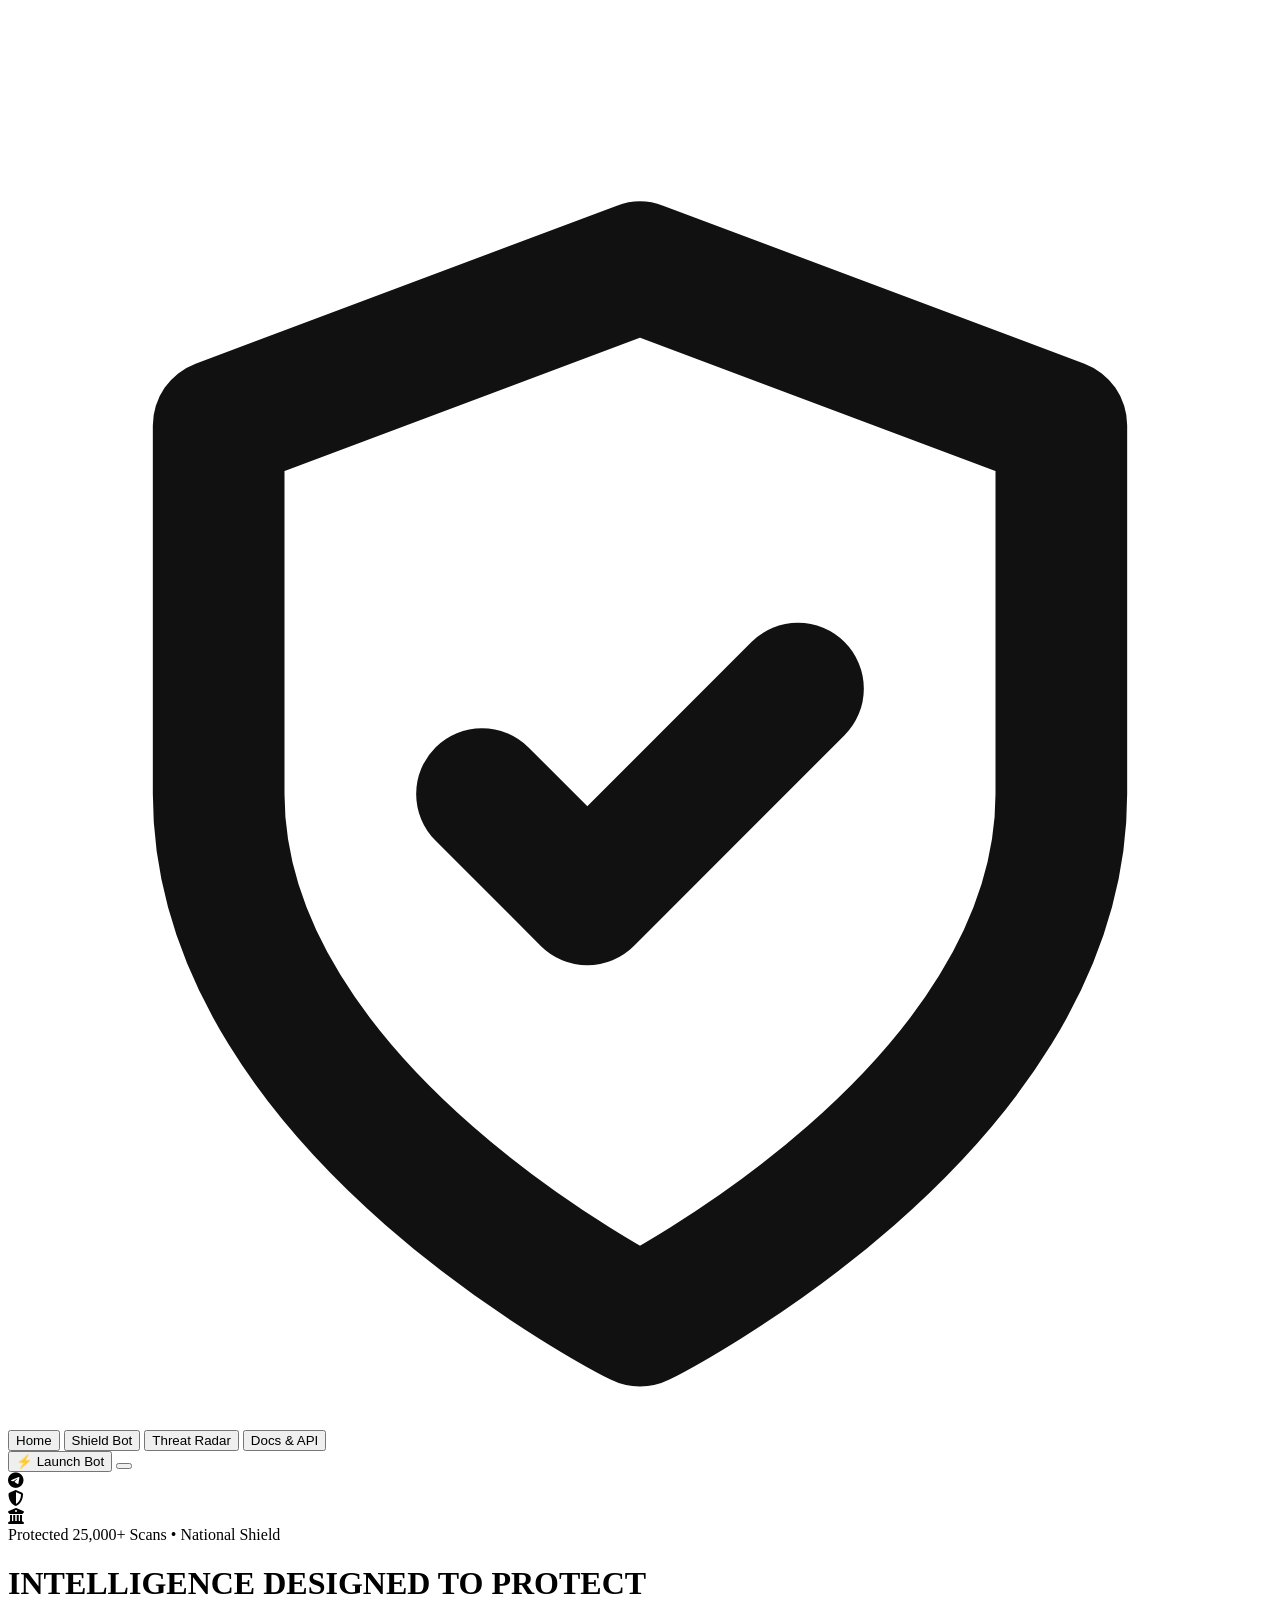
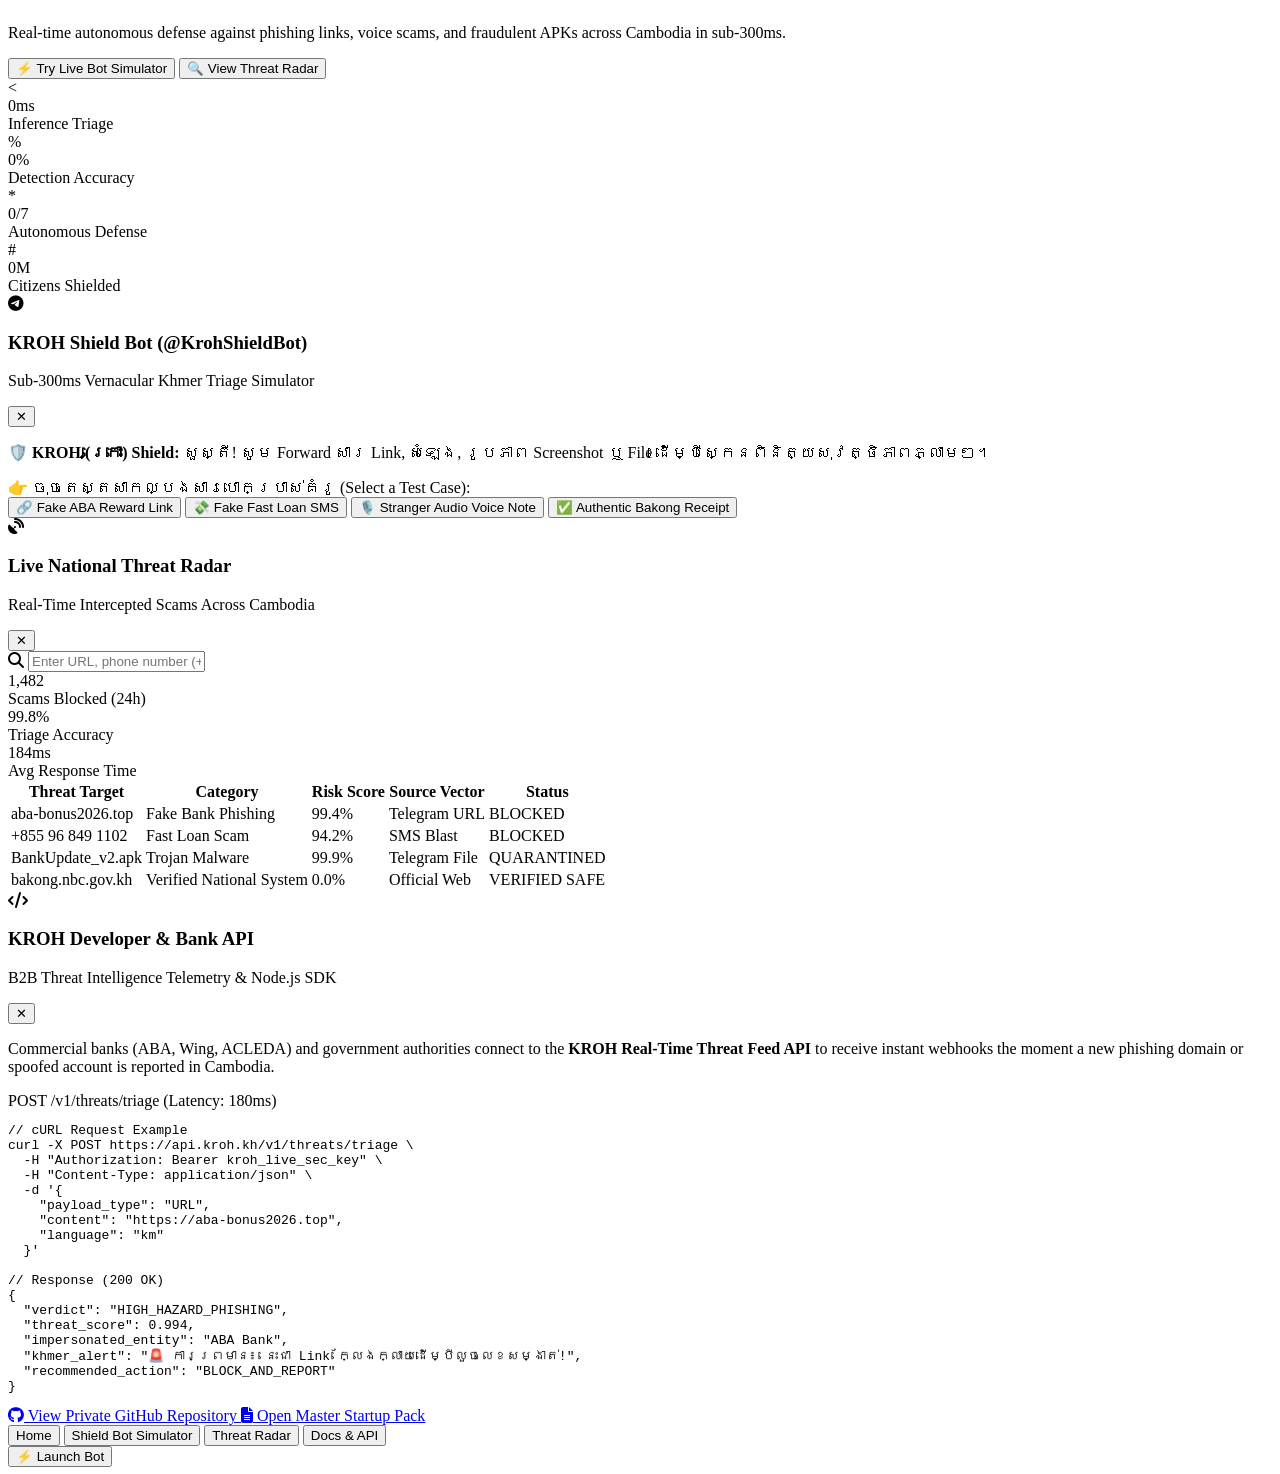
==== landing.html @ e98f3b00 "feat: add complete interactive subviews (Bot Simulator, Threat Radar, Docs API)" ====
<!DOCTYPE html>
<html lang="en">
<head>
  <meta charset="UTF-8">
  <meta name="viewport" content="width=device-width, initial-scale=1.0">
  <title>KROH (ក្រោះ) — Intelligence Designed To Protect</title>
  
  <!-- Inter & Kantumruy Pro Typography -->
  <link rel="preconnect" href="https://fonts.googleapis.com">
  <link rel="preconnect" href="https://fonts.gstatic.com" crossorigin>
  <link href="https://fonts.googleapis.com/css2?family=Inter:wght@400;500;600;700&family=Kantumruy+Pro:wght@400;500;600;700&family=JetBrains+Mono:wght@500;700&display=swap" rel="stylesheet">
  
  <!-- BubbledotICG-FinePos (Retro Dot-Matrix Display Font) -->
  <link href="https://db.onlinewebfonts.com/c/8cb707a9b8a73f8a7403336b861c3074?family=BubbledotICG-FinePos" rel="stylesheet">
  
  <!-- Font Awesome 6.5.2 Icons -->
  <link rel="stylesheet" href="https://cdnjs.cloudflare.com/ajax/libs/font-awesome/6.5.2/css/all.min.css" integrity="sha512-SnH5WK+bZxgPHs44uWIX+LLJAJ9/2PkPKZ5QiAj6Ta86w+fsb2TkcmfRyVX3pBnMFcV7oQPJkl9QevSCWr3W6A==" crossorigin="anonymous" referrerpolicy="no-referrer">
  
  <link rel="stylesheet" href="styles.css">
</head>
<body>

  <!-- Full-Viewport Ambient CloudFront Background Video -->
  <div class="bg">
    <video class="bg-video" autoplay muted loop playsinline>
      <source src="https://d8j0ntlcm91z4.cloudfront.net/user_38xzZboKViGWJOttwIXH07lWA1P/hf_20260809_012548_ef22562c-c0ae-4816-ad9d-f8922af4e6a7.mp4" type="video/mp4">
    </video>
    <div class="bg-overlay"></div>
  </div>

  <!-- Single-Viewport Main Page Container -->
  <div class="page">
    
    <!-- 1. Floating Top Header -->
    <header class="header anim" style="--d: 0.0s">
      <!-- Circular Logo -->
      <a href="javascript:void(0)" onclick="openView('home')" class="logo-btn" aria-label="KROH Shield Home">
        <svg class="logo-svg" viewBox="0 0 24 24" fill="none" stroke="#111" stroke-width="2.5" stroke-linecap="round" stroke-linejoin="round">
          <path d="M12 22s8-4 8-10V5l-8-3-8 3v7c0 6 8 10 8 10z"/>
          <path d="M9 12l2 2 4-4"/>
        </svg>
      </a>

      <!-- Desktop Floating Nav Pill -->
      <nav class="nav-pill" aria-label="Main Navigation">
        <button onclick="openView('home')" class="nav-link active" id="navHome">Home</button>
        <button onclick="openView('bot')" class="nav-link" id="navBot">Shield Bot</button>
        <button onclick="openView('radar')" class="nav-link" id="navRadar">Threat Radar</button>
        <button onclick="openView('docs')" class="nav-link" id="navDocs">Docs & API</button>
      </nav>

      <!-- Desktop Action Pill -->
      <button onclick="openView('bot')" class="sign-in-btn">
        <span>⚡ Launch Bot</span>
      </button>

      <!-- Mobile Hamburger Button (≤720px) -->
      <button class="hamburger-btn" id="burgerBtn" aria-label="Toggle navigation" aria-expanded="false">
        <span class="bar"></span>
        <span class="bar"></span>
        <span class="bar"></span>
      </button>
    </header>

    <!-- 2. Centered Hero Section -->
    <main class="hero">
      
      <!-- Trust Avatar Row -->
      <div class="trust-row anim" style="--d: 0.08s">
        <div class="avatar-stack">
          <div class="avatar a1">
            <div class="avatar-inner">
              <i class="fa-brands fa-telegram"></i>
            </div>
          </div>
          <div class="avatar a2">
            <div class="avatar-inner">
              <i class="fa-solid fa-shield-halved"></i>
            </div>
          </div>
          <div class="avatar a3">
            <div class="avatar-inner">
              <i class="fa-solid fa-building-columns"></i>
            </div>
          </div>
        </div>
        <div class="trust-pill">
          <span>Protected 25,000+ Scans • National Shield</span>
        </div>
      </div>

      <!-- 2-Line Retro Dot-Matrix Headline -->
      <h1 class="headline">
        <span class="headline-line l1">INTELLIGENCE</span>
        <span class="headline-line l2">DESIGNED TO PROTECT</span>
      </h1>

      <!-- Subheadline -->
      <p class="subhead anim" style="--d: 0.28s">
        Real-time autonomous defense against phishing links, voice scams, and fraudulent APKs across Cambodia in sub-300ms.
      </p>

      <!-- Action Button Row -->
      <div class="cta-row anim" style="--d: 0.38s">
        <button onclick="openView('bot')" class="cta-btn primary">
          <span>⚡ Try Live Bot Simulator</span>
        </button>
        <button onclick="openView('radar')" class="cta-btn secondary">
          <span>🔍 View Threat Radar</span>
        </button>
      </div>

    </main>

    <!-- 3. Animated Counting Stats Footer -->
    <footer class="stats-footer">
      
      <div class="stat-card anim" style="--d: 0.48s">
        <div class="stat-glyph">&lt;</div>
        <div class="stat-meta">
          <div class="stat-val"><span class="count" data-target="200" data-decimals="0">0</span><span class="suffix">ms</span></div>
          <div class="stat-label">Inference Triage</div>
        </div>
      </div>

      <div class="stat-card anim" style="--d: 0.56s">
        <div class="stat-glyph">%</div>
        <div class="stat-meta">
          <div class="stat-val"><span class="count" data-target="99.9" data-decimals="1">0</span><span class="suffix">%</span></div>
          <div class="stat-label">Detection Accuracy</div>
        </div>
      </div>

      <div class="stat-card anim" style="--d: 0.64s">
        <div class="stat-glyph">*</div>
        <div class="stat-meta">
          <div class="stat-val"><span class="count" data-target="24" data-decimals="0">0</span><span class="suffix">/7</span></div>
          <div class="stat-label">Autonomous Defense</div>
        </div>
      </div>

      <div class="stat-card anim" style="--d: 0.72s">
        <div class="stat-glyph">#</div>
        <div class="stat-meta">
          <div class="stat-val"><span class="count" data-target="17" data-decimals="0">0</span><span class="suffix">M</span></div>
          <div class="stat-label">Citizens Shielded</div>
        </div>
      </div>

    </footer>

  </div>

  <!-- =========================================================================
       MODAL 1: LIVE TELEGRAM BOT SIMULATOR
       ========================================================================= -->
  <div class="modal-backdrop" id="modalBot">
    <div class="modal-sheet telegram-modal">
      <div class="modal-header">
        <div class="modal-title-wrap">
          <div class="modal-icon-badge telegram">
            <i class="fa-brands fa-telegram"></i>
          </div>
          <div>
            <h3>KROH Shield Bot (@KrohShieldBot)</h3>
            <p>Sub-300ms Vernacular Khmer Triage Simulator</p>
          </div>
        </div>
        <button class="modal-close-btn" onclick="closeAllModals()">✕</button>
      </div>

      <div class="modal-body">
        <div class="tg-chat-window">
          <div class="tg-bubble bot-intro">
            <p><strong>🛡️ KROH (ក្រោះ) Shield:</strong> សួស្តី! សូម Forward សារ Link, សំឡេង, រូបភាព Screenshot ឬ File ដើម្បីស្កេនពិនិត្យសុវត្ថិភាពភ្លាមៗ។</p>
          </div>
          
          <!-- Sample Preset Attack Trigger Chips -->
          <div class="sample-chips-label">👉 ចុចតេស្តសាកល្បងសារបោកប្រាស់គំរូ (Select a Test Case):</div>
          <div class="chips-grid">
            <button class="test-chip" onclick="simulateScam('link')">
              🔗 Fake ABA Reward Link
            </button>
            <button class="test-chip" onclick="simulateScam('loan')">
              💸 Fake Fast Loan SMS
            </button>
            <button class="test-chip" onclick="simulateScam('voice')">
              🎙️ Stranger Audio Voice Note
            </button>
            <button class="test-chip" onclick="simulateScam('clean')">
              ✅ Authentic Bakong Receipt
            </button>
          </div>

          <!-- Dynamic Chat Message Stream -->
          <div class="chat-stream" id="chatStream"></div>
        </div>
      </div>
    </div>
  </div>

  <!-- =========================================================================
       MODAL 2: LIVE COMMUNITY THREAT RADAR
       ========================================================================= -->
  <div class="modal-backdrop" id="modalRadar">
    <div class="modal-sheet radar-modal">
      <div class="modal-header">
        <div class="modal-title-wrap">
          <div class="modal-icon-badge radar">
            <i class="fa-solid fa-satellite-dish"></i>
          </div>
          <div>
            <h3>Live National Threat Radar</h3>
            <p>Real-Time Intercepted Scams Across Cambodia</p>
          </div>
        </div>
        <button class="modal-close-btn" onclick="closeAllModals()">✕</button>
      </div>

      <div class="modal-body">
        <!-- Search Threat Bar -->
        <div class="threat-search-bar">
          <i class="fa-solid fa-magnifying-glass"></i>
          <input type="text" id="threatInput" placeholder="Enter URL, phone number (+855), bank account, or Telegram handle..." onkeyup="filterThreats()">
        </div>

        <!-- Radar Stats Row -->
        <div class="radar-metrics-grid">
          <div class="metric-box">
            <div class="metric-num text-red">1,482</div>
            <div class="metric-lbl">Scams Blocked (24h)</div>
          </div>
          <div class="metric-box">
            <div class="metric-num text-emerald">99.8%</div>
            <div class="metric-lbl">Triage Accuracy</div>
          </div>
          <div class="metric-box">
            <div class="metric-num text-blue">184ms</div>
            <div class="metric-lbl">Avg Response Time</div>
          </div>
        </div>

        <!-- Live Intercepted Feed Table -->
        <div class="table-container">
          <table class="threat-table">
            <thead>
              <tr>
                <th>Threat Target</th>
                <th>Category</th>
                <th>Risk Score</th>
                <th>Source Vector</th>
                <th>Status</th>
              </tr>
            </thead>
            <tbody id="threatTableBody">
              <tr>
                <td class="font-mono font-bold">aba-bonus2026.top</td>
                <td><span class="tag red">Fake Bank Phishing</span></td>
                <td class="font-mono text-red font-bold">99.4%</td>
                <td>Telegram URL</td>
                <td><span class="badge-red">BLOCKED</span></td>
              </tr>
              <tr>
                <td class="font-mono font-bold">+855 96 849 1102</td>
                <td><span class="tag orange">Fast Loan Scam</span></td>
                <td class="font-mono text-orange font-bold">94.2%</td>
                <td>SMS Blast</td>
                <td><span class="badge-red">BLOCKED</span></td>
              </tr>
              <tr>
                <td class="font-mono font-bold">BankUpdate_v2.apk</td>
                <td><span class="tag purple">Trojan Malware</span></td>
                <td class="font-mono text-purple font-bold">99.9%</td>
                <td>Telegram File</td>
                <td><span class="badge-red">QUARANTINED</span></td>
              </tr>
              <tr>
                <td class="font-mono font-bold">bakong.nbc.gov.kh</td>
                <td><span class="tag green">Verified National System</span></td>
                <td class="font-mono text-green font-bold">0.0%</td>
                <td>Official Web</td>
                <td><span class="badge-green">VERIFIED SAFE</span></td>
              </tr>
            </tbody>
          </table>
        </div>
      </div>
    </div>
  </div>

  <!-- =========================================================================
       MODAL 3: DOCUMENTATION & ENTERPRISE API
       ========================================================================= -->
  <div class="modal-backdrop" id="modalDocs">
    <div class="modal-sheet docs-modal">
      <div class="modal-header">
        <div class="modal-title-wrap">
          <div class="modal-icon-badge docs">
            <i class="fa-solid fa-code"></i>
          </div>
          <div>
            <h3>KROH Developer & Bank API</h3>
            <p>B2B Threat Intelligence Telemetry & Node.js SDK</p>
          </div>
        </div>
        <button class="modal-close-btn" onclick="closeAllModals()">✕</button>
      </div>

      <div class="modal-body space-y-4">
        <p class="docs-intro-p">
          Commercial banks (ABA, Wing, ACLEDA) and government authorities connect to the <strong>KROH Real-Time Threat Feed API</strong> to receive instant webhooks the moment a new phishing domain or spoofed account is reported in Cambodia.
        </p>

        <!-- Code Block -->
        <div class="code-terminal">
          <div class="terminal-bar">
            <span class="dot red"></span>
            <span class="dot yellow"></span>
            <span class="dot green"></span>
            <span class="terminal-title">POST /v1/threats/triage (Latency: 180ms)</span>
          </div>
          <pre><code>// cURL Request Example
curl -X POST https://api.kroh.kh/v1/threats/triage \
  -H "Authorization: Bearer kroh_live_sec_key" \
  -H "Content-Type: application/json" \
  -d '{
    "payload_type": "URL",
    "content": "https://aba-bonus2026.top",
    "language": "km"
  }'

// Response (200 OK)
{
  "verdict": "HIGH_HAZARD_PHISHING",
  "threat_score": 0.994,
  "impersonated_entity": "ABA Bank",
  "khmer_alert": "🚨 ការព្រមាន៖ នេះជា Link ក្លែងក្លាយដើម្បីលួចលេខសម្ងាត់!",
  "recommended_action": "BLOCK_AND_REPORT"
}</code></pre>
        </div>

        <div class="docs-footer-links">
          <a href="https://github.com/christpor/kroh-ai-hackathon" target="_blank" class="docs-btn primary">
            <i class="fa-brands fa-github"></i> View Private GitHub Repository
          </a>
          <a href="https://github.com/christpor/kroh-ai-hackathon/blob/main/STARTUP_PACK_KROH.md" target="_blank" class="docs-btn secondary">
            <i class="fa-solid fa-file-lines"></i> Open Master Startup Pack
          </a>
        </div>
      </div>
    </div>
  </div>

  <!-- Mobile Menu Overlay (≤720px) -->
  <div class="mobile-overlay" id="mobileOverlay">
    <div class="mobile-sheet" id="mobileSheet">
      <nav class="mobile-nav">
        <button onclick="openView('home')" class="mobile-link active">Home</button>
        <button onclick="openView('bot')" class="mobile-link">Shield Bot Simulator</button>
        <button onclick="openView('radar')" class="mobile-link">Threat Radar</button>
        <button onclick="openView('docs')" class="mobile-link">Docs & API</button>
      </nav>
      <button onclick="openView('bot')" class="mobile-sign-in">
        <span>⚡ Launch Bot</span>
      </button>
    </div>
  </div>

  <script src="main.js"></script>
</body>
</html>
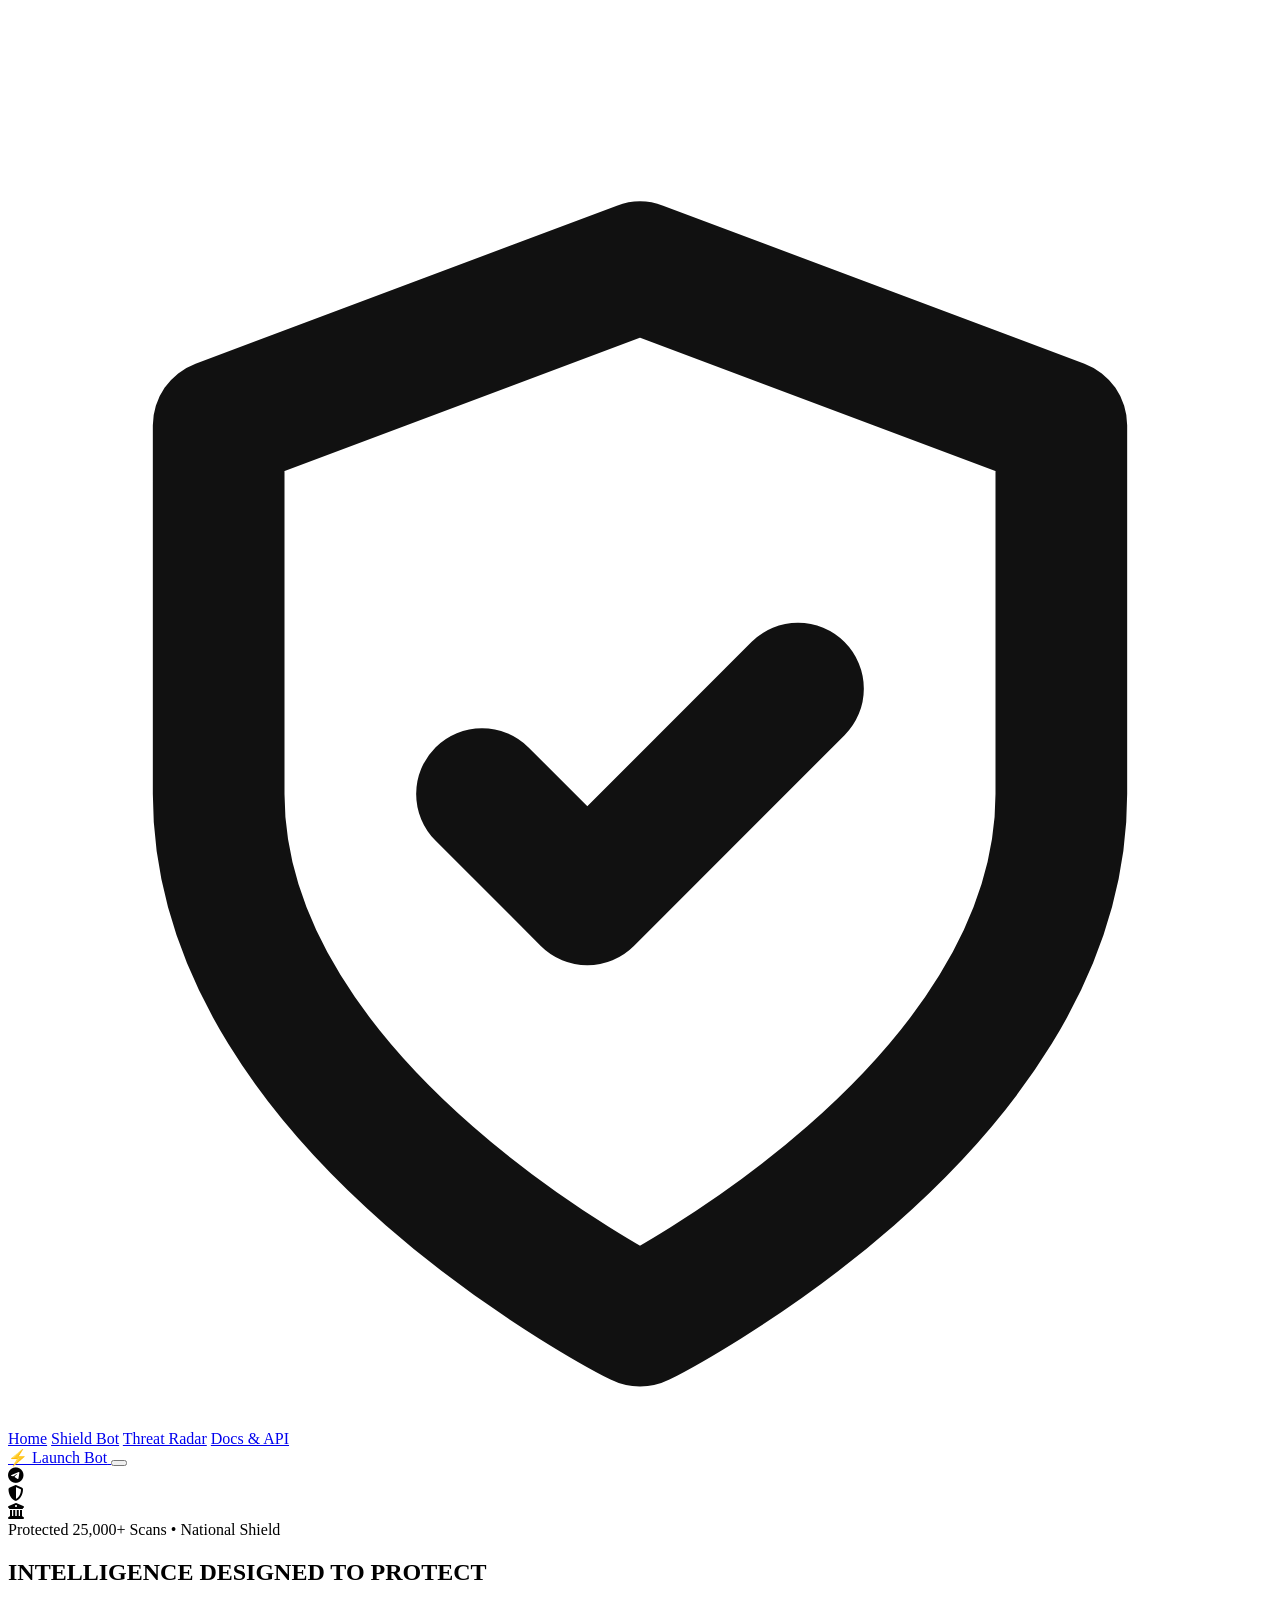
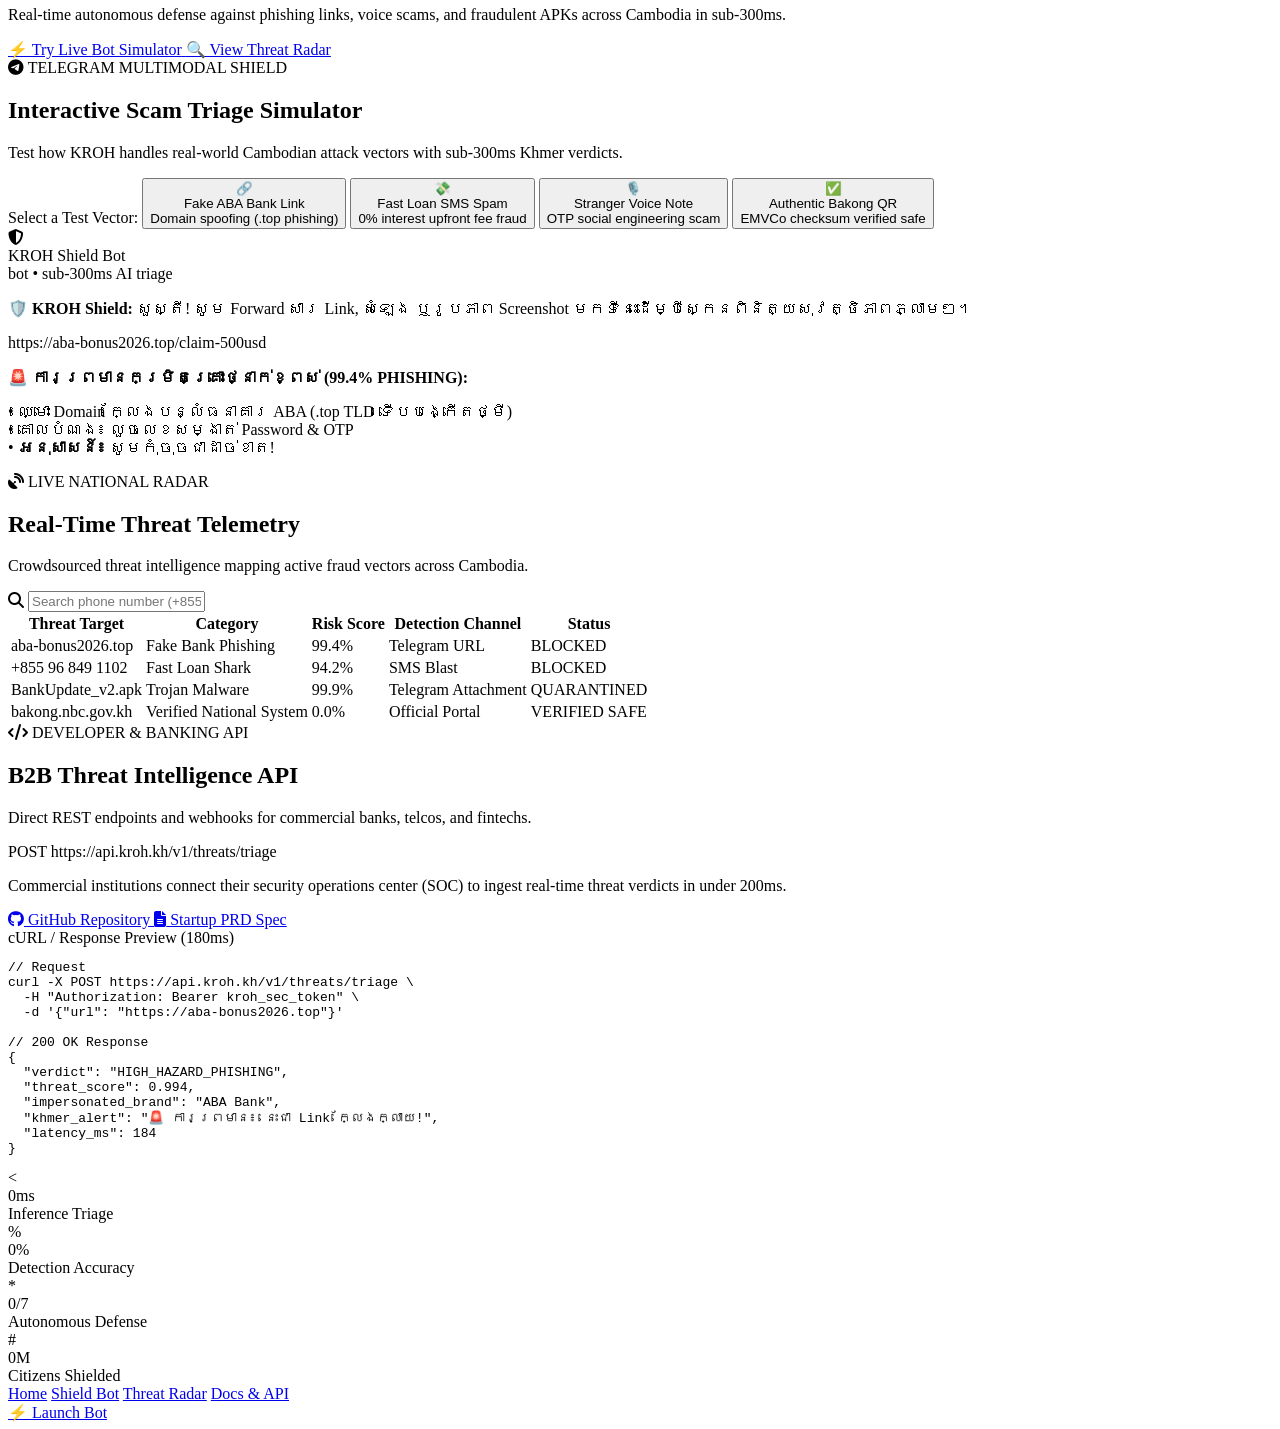
==== commit 0253da4c: "feat: complete 4-view cinematic suite with continuous video & modular recreate prompt specs" ====
--- a/landing.html
+++ b/landing.html
@@ -5,7 +5,7 @@
   <meta name="viewport" content="width=device-width, initial-scale=1.0">
   <title>KROH (ក្រោះ) — Intelligence Designed To Protect</title>
   
-  <!-- Inter & Kantumruy Pro Typography -->
+  <!-- Inter, Kantumruy Pro & JetBrains Mono -->
   <link rel="preconnect" href="https://fonts.googleapis.com">
   <link rel="preconnect" href="https://fonts.gstatic.com" crossorigin>
   <link href="https://fonts.googleapis.com/css2?family=Inter:wght@400;500;600;700&family=Kantumruy+Pro:wght@400;500;600;700&family=JetBrains+Mono:wght@500;700&display=swap" rel="stylesheet">
@@ -20,7 +20,7 @@
 </head>
 <body>
 
-  <!-- Full-Viewport Ambient CloudFront Background Video -->
+  <!-- Full-Viewport Ambient Background Video (Plays Continuously with Zero Reload Flashing) -->
   <div class="bg">
     <video class="bg-video" autoplay muted loop playsinline>
       <source src="https://d8j0ntlcm91z4.cloudfront.net/user_38xzZboKViGWJOttwIXH07lWA1P/hf_20260809_012548_ef22562c-c0ae-4816-ad9d-f8922af4e6a7.mp4" type="video/mp4">
@@ -28,94 +28,264 @@
     <div class="bg-overlay"></div>
   </div>
 
-  <!-- Single-Viewport Main Page Container -->
+  <!-- Single-Viewport App Container -->
   <div class="page">
     
-    <!-- 1. Floating Top Header -->
-    <header class="header anim" style="--d: 0.0s">
-      <!-- Circular Logo -->
-      <a href="javascript:void(0)" onclick="openView('home')" class="logo-btn" aria-label="KROH Shield Home">
+    <!-- Floating Header Navigation Bar -->
+    <header class="header">
+      <a href="#home" class="logo-btn" onclick="navigate('home', event)" aria-label="KROH Home">
         <svg class="logo-svg" viewBox="0 0 24 24" fill="none" stroke="#111" stroke-width="2.5" stroke-linecap="round" stroke-linejoin="round">
           <path d="M12 22s8-4 8-10V5l-8-3-8 3v7c0 6 8 10 8 10z"/>
           <path d="M9 12l2 2 4-4"/>
         </svg>
       </a>
 
-      <!-- Desktop Floating Nav Pill -->
       <nav class="nav-pill" aria-label="Main Navigation">
-        <button onclick="openView('home')" class="nav-link active" id="navHome">Home</button>
-        <button onclick="openView('bot')" class="nav-link" id="navBot">Shield Bot</button>
-        <button onclick="openView('radar')" class="nav-link" id="navRadar">Threat Radar</button>
-        <button onclick="openView('docs')" class="nav-link" id="navDocs">Docs & API</button>
+        <a href="#home" class="nav-link active" id="nav-home" onclick="navigate('home', event)">Home</a>
+        <a href="#bot" class="nav-link" id="nav-bot" onclick="navigate('bot', event)">Shield Bot</a>
+        <a href="#radar" class="nav-link" id="nav-radar" onclick="navigate('radar', event)">Threat Radar</a>
+        <a href="#docs" class="nav-link" id="nav-docs" onclick="navigate('docs', event)">Docs & API</a>
       </nav>
 
-      <!-- Desktop Action Pill -->
-      <button onclick="openView('bot')" class="sign-in-btn">
+      <a href="https://t.me" target="_blank" class="sign-in-btn">
         <span>⚡ Launch Bot</span>
-      </button>
-
-      <!-- Mobile Hamburger Button (≤720px) -->
-      <button class="hamburger-btn" id="burgerBtn" aria-label="Toggle navigation" aria-expanded="false">
+      </a>
+
+      <button class="hamburger-btn" id="burgerBtn" aria-label="Toggle Navigation">
         <span class="bar"></span>
         <span class="bar"></span>
         <span class="bar"></span>
       </button>
     </header>
 
-    <!-- 2. Centered Hero Section -->
-    <main class="hero">
+    <!-- Dynamic Center Stage (Seamless Cross-Fade Between Views) -->
+    <main class="stage-container">
       
-      <!-- Trust Avatar Row -->
-      <div class="trust-row anim" style="--d: 0.08s">
-        <div class="avatar-stack">
-          <div class="avatar a1">
-            <div class="avatar-inner">
-              <i class="fa-brands fa-telegram"></i>
+      <!-- ================= VIEW 1: HOME ================= -->
+      <section class="view-panel active" id="view-home">
+        <div class="trust-row">
+          <div class="avatar-stack">
+            <div class="avatar a1"><div class="avatar-inner"><i class="fa-brands fa-telegram"></i></div></div>
+            <div class="avatar a2"><div class="avatar-inner"><i class="fa-solid fa-shield-halved"></i></div></div>
+            <div class="avatar a3"><div class="avatar-inner"><i class="fa-solid fa-building-columns"></i></div></div>
+          </div>
+          <div class="trust-pill">
+            <span>Protected 25,000+ Scans • National Shield</span>
+          </div>
+        </div>
+
+        <h1 class="headline">
+          <span class="headline-line l1">INTELLIGENCE</span>
+          <span class="headline-line l2">DESIGNED TO PROTECT</span>
+        </h1>
+
+        <p class="subhead">
+          Real-time autonomous defense against phishing links, voice scams, and fraudulent APKs across Cambodia in sub-300ms.
+        </p>
+
+        <div class="cta-row">
+          <a href="#bot" onclick="navigate('bot', event)" class="cta-btn primary">
+            <span>⚡ Try Live Bot Simulator</span>
+          </a>
+          <a href="#radar" onclick="navigate('radar', event)" class="cta-btn secondary">
+            <span>🔍 View Threat Radar</span>
+          </a>
+        </div>
+      </section>
+
+      <!-- ================= VIEW 2: SHIELD BOT SIMULATOR ================= -->
+      <section class="view-panel" id="view-bot">
+        <div class="glass-container bot-layout">
+          <div class="panel-header">
+            <div class="panel-tag text-blue"><i class="fa-brands fa-telegram"></i> TELEGRAM MULTIMODAL SHIELD</div>
+            <h2 class="panel-title">Interactive Scam Triage Simulator</h2>
+            <p class="panel-desc">Test how KROH handles real-world Cambodian attack vectors with sub-300ms Khmer verdicts.</p>
+          </div>
+
+          <div class="bot-grid">
+            <!-- Left: Attack Presets -->
+            <div class="presets-col">
+              <span class="col-lbl">Select a Test Vector:</span>
+              <button class="preset-card active" onclick="simulateScam('link', this)">
+                <div class="preset-icon text-red">🔗</div>
+                <div>
+                  <div class="preset-name">Fake ABA Bank Link</div>
+                  <div class="preset-sub">Domain spoofing (.top phishing)</div>
+                </div>
+              </button>
+
+              <button class="preset-card" onclick="simulateScam('loan', this)">
+                <div class="preset-icon text-orange">💸</div>
+                <div>
+                  <div class="preset-name">Fast Loan SMS Spam</div>
+                  <div class="preset-sub">0% interest upfront fee fraud</div>
+                </div>
+              </button>
+
+              <button class="preset-card" onclick="simulateScam('voice', this)">
+                <div class="preset-icon text-purple">🎙️</div>
+                <div>
+                  <div class="preset-name">Stranger Voice Note</div>
+                  <div class="preset-sub">OTP social engineering scam</div>
+                </div>
+              </button>
+
+              <button class="preset-card" onclick="simulateScam('clean', this)">
+                <div class="preset-icon text-emerald">✅</div>
+                <div>
+                  <div class="preset-name">Authentic Bakong QR</div>
+                  <div class="preset-sub">EMVCo checksum verified safe</div>
+                </div>
+              </button>
             </div>
-          </div>
-          <div class="avatar a2">
-            <div class="avatar-inner">
-              <i class="fa-solid fa-shield-halved"></i>
+
+            <!-- Right: Interactive Telegram Window -->
+            <div class="tg-window">
+              <div class="tg-topbar">
+                <div class="tg-avatar"><i class="fa-solid fa-shield-halved"></i></div>
+                <div>
+                  <div class="tg-name">KROH Shield Bot</div>
+                  <div class="tg-status">bot • sub-300ms AI triage</div>
+                </div>
+              </div>
+
+              <div class="tg-messages" id="tgMessages">
+                <div class="msg bot">
+                  <p><strong>🛡️ KROH Shield:</strong> សួស្តី! សូម Forward សារ Link, សំឡេង ឬរូបភាព Screenshot មកទីនេះដើម្បីស្កេនពិនិត្យសុវត្ថិភាពភ្លាមៗ។</p>
+                </div>
+                <div class="msg user">
+                  <p>https://aba-bonus2026.top/claim-500usd</p>
+                </div>
+                <div class="msg alert">
+                  <p><strong>🚨 ការព្រមានកម្រិតគ្រោះថ្នាក់ខ្ពស់ (99.4% PHISHING):</strong></p>
+                  <p>• ឈ្មោះ Domain ក្លែងបន្លំធនាគារ ABA (.top TLD ទើបបង្កើតថ្មី)<br>
+                  • គោលបំណង៖ លួចលេខសម្ងាត់ Password & OTP<br>
+                  • <strong>អនុសាសន៍៖</strong> សូមកុំចុចជាដាច់ខាត!</p>
+                </div>
+              </div>
             </div>
           </div>
-          <div class="avatar a3">
-            <div class="avatar-inner">
-              <i class="fa-solid fa-building-columns"></i>
+        </div>
+      </section>
+
+      <!-- ================= VIEW 3: THREAT RADAR ================= -->
+      <section class="view-panel" id="view-radar">
+        <div class="glass-container radar-layout">
+          <div class="panel-header">
+            <div class="panel-tag text-red"><i class="fa-solid fa-satellite-dish"></i> LIVE NATIONAL RADAR</div>
+            <h2 class="panel-title">Real-Time Threat Telemetry</h2>
+            <p class="panel-desc">Crowdsourced threat intelligence mapping active fraud vectors across Cambodia.</p>
+          </div>
+
+          <!-- Radar Search Bar -->
+          <div class="radar-search">
+            <i class="fa-solid fa-magnifying-glass"></i>
+            <input type="text" id="radarFilterInput" placeholder="Search phone number (+855), domain (.top), bank account or keyword..." onkeyup="filterRadar()">
+          </div>
+
+          <!-- Radar Live Table -->
+          <div class="radar-table-wrap">
+            <table class="radar-table">
+              <thead>
+                <tr>
+                  <th>Threat Target</th>
+                  <th>Category</th>
+                  <th>Risk Score</th>
+                  <th>Detection Channel</th>
+                  <th>Status</th>
+                </tr>
+              </thead>
+              <tbody id="radarTableBody">
+                <tr>
+                  <td class="font-mono font-bold">aba-bonus2026.top</td>
+                  <td><span class="badge badge-red">Fake Bank Phishing</span></td>
+                  <td class="font-mono text-red font-bold">99.4%</td>
+                  <td>Telegram URL</td>
+                  <td><span class="status-pill red">BLOCKED</span></td>
+                </tr>
+                <tr>
+                  <td class="font-mono font-bold">+855 96 849 1102</td>
+                  <td><span class="badge badge-orange">Fast Loan Shark</span></td>
+                  <td class="font-mono text-orange font-bold">94.2%</td>
+                  <td>SMS Blast</td>
+                  <td><span class="status-pill red">BLOCKED</span></td>
+                </tr>
+                <tr>
+                  <td class="font-mono font-bold">BankUpdate_v2.apk</td>
+                  <td><span class="badge badge-purple">Trojan Malware</span></td>
+                  <td class="font-mono text-purple font-bold">99.9%</td>
+                  <td>Telegram Attachment</td>
+                  <td><span class="status-pill purple">QUARANTINED</span></td>
+                </tr>
+                <tr>
+                  <td class="font-mono font-bold">bakong.nbc.gov.kh</td>
+                  <td><span class="badge badge-green">Verified National System</span></td>
+                  <td class="font-mono text-emerald font-bold">0.0%</td>
+                  <td>Official Portal</td>
+                  <td><span class="status-pill green">VERIFIED SAFE</span></td>
+                </tr>
+              </tbody>
+            </table>
+          </div>
+        </div>
+      </section>
+
+      <!-- ================= VIEW 4: DOCS & API ================= -->
+      <section class="view-panel" id="view-docs">
+        <div class="glass-container docs-layout">
+          <div class="panel-header">
+            <div class="panel-tag text-emerald"><i class="fa-solid fa-code"></i> DEVELOPER & BANKING API</div>
+            <h2 class="panel-title">B2B Threat Intelligence API</h2>
+            <p class="panel-desc">Direct REST endpoints and webhooks for commercial banks, telcos, and fintechs.</p>
+          </div>
+
+          <div class="docs-grid">
+            <div class="docs-left">
+              <div class="endpoint-badge">
+                <span class="http-method">POST</span>
+                <span class="http-path">https://api.kroh.kh/v1/threats/triage</span>
+              </div>
+              <p class="docs-text">
+                Commercial institutions connect their security operations center (SOC) to ingest real-time threat verdicts in under 200ms.
+              </p>
+              <div class="docs-actions">
+                <a href="https://github.com/christpor/kroh-ai-hackathon" target="_blank" class="cta-btn primary sm">
+                  <i class="fa-brands fa-github"></i> GitHub Repository
+                </a>
+                <a href="https://github.com/christpor/kroh-ai-hackathon/blob/main/STARTUP_PACK_KROH.md" target="_blank" class="cta-btn secondary sm">
+                  <i class="fa-solid fa-file-lines"></i> Startup PRD Spec
+                </a>
+              </div>
             </div>
-          </div>
-        </div>
-        <div class="trust-pill">
-          <span>Protected 25,000+ Scans • National Shield</span>
-        </div>
-      </div>
-
-      <!-- 2-Line Retro Dot-Matrix Headline -->
-      <h1 class="headline">
-        <span class="headline-line l1">INTELLIGENCE</span>
-        <span class="headline-line l2">DESIGNED TO PROTECT</span>
-      </h1>
-
-      <!-- Subheadline -->
-      <p class="subhead anim" style="--d: 0.28s">
-        Real-time autonomous defense against phishing links, voice scams, and fraudulent APKs across Cambodia in sub-300ms.
-      </p>
-
-      <!-- Action Button Row -->
-      <div class="cta-row anim" style="--d: 0.38s">
-        <button onclick="openView('bot')" class="cta-btn primary">
-          <span>⚡ Try Live Bot Simulator</span>
-        </button>
-        <button onclick="openView('radar')" class="cta-btn secondary">
-          <span>🔍 View Threat Radar</span>
-        </button>
-      </div>
+
+            <div class="terminal-card">
+              <div class="term-header">
+                <div class="term-dots"><span class="d red"></span><span class="d yellow"></span><span class="d green"></span></div>
+                <span class="term-title">cURL / Response Preview (180ms)</span>
+              </div>
+              <pre><code><span class="t-comment">// Request</span>
+<span class="t-kw">curl</span> -X POST https://api.kroh.kh/v1/threats/triage \
+  -H <span class="t-str">"Authorization: Bearer kroh_sec_token"</span> \
+  -d <span class="t-str">'{"url": "https://aba-bonus2026.top"}'</span>
+
+<span class="t-comment">// 200 OK Response</span>
+{
+  <span class="t-key">"verdict"</span>: <span class="t-val">"HIGH_HAZARD_PHISHING"</span>,
+  <span class="t-key">"threat_score"</span>: <span class="t-num">0.994</span>,
+  <span class="t-key">"impersonated_brand"</span>: <span class="t-val">"ABA Bank"</span>,
+  <span class="t-key">"khmer_alert"</span>: <span class="t-val">"🚨 ការព្រមាន៖ នេះជា Link ក្លែងក្លាយ!"</span>,
+  <span class="t-key">"latency_ms"</span>: <span class="t-num">184</span>
+}</code></pre>
+            </div>
+          </div>
+        </div>
+      </section>
 
     </main>
 
-    <!-- 3. Animated Counting Stats Footer -->
+    <!-- Animated Counting Stats Footer -->
     <footer class="stats-footer">
-      
-      <div class="stat-card anim" style="--d: 0.48s">
+      <div class="stat-card">
         <div class="stat-glyph">&lt;</div>
         <div class="stat-meta">
           <div class="stat-val"><span class="count" data-target="200" data-decimals="0">0</span><span class="suffix">ms</span></div>
@@ -123,7 +293,7 @@
         </div>
       </div>
 
-      <div class="stat-card anim" style="--d: 0.56s">
+      <div class="stat-card">
         <div class="stat-glyph">%</div>
         <div class="stat-meta">
           <div class="stat-val"><span class="count" data-target="99.9" data-decimals="1">0</span><span class="suffix">%</span></div>
@@ -131,7 +301,7 @@
         </div>
       </div>
 
-      <div class="stat-card anim" style="--d: 0.64s">
+      <div class="stat-card">
         <div class="stat-glyph">*</div>
         <div class="stat-meta">
           <div class="stat-val"><span class="count" data-target="24" data-decimals="0">0</span><span class="suffix">/7</span></div>
@@ -139,233 +309,32 @@
         </div>
       </div>
 
-      <div class="stat-card anim" style="--d: 0.72s">
+      <div class="stat-card">
         <div class="stat-glyph">#</div>
         <div class="stat-meta">
           <div class="stat-val"><span class="count" data-target="17" data-decimals="0">0</span><span class="suffix">M</span></div>
           <div class="stat-label">Citizens Shielded</div>
         </div>
       </div>
-
     </footer>
 
   </div>
 
-  <!-- =========================================================================
-       MODAL 1: LIVE TELEGRAM BOT SIMULATOR
-       ========================================================================= -->
-  <div class="modal-backdrop" id="modalBot">
-    <div class="modal-sheet telegram-modal">
-      <div class="modal-header">
-        <div class="modal-title-wrap">
-          <div class="modal-icon-badge telegram">
-            <i class="fa-brands fa-telegram"></i>
-          </div>
-          <div>
-            <h3>KROH Shield Bot (@KrohShieldBot)</h3>
-            <p>Sub-300ms Vernacular Khmer Triage Simulator</p>
-          </div>
-        </div>
-        <button class="modal-close-btn" onclick="closeAllModals()">✕</button>
-      </div>
-
-      <div class="modal-body">
-        <div class="tg-chat-window">
-          <div class="tg-bubble bot-intro">
-            <p><strong>🛡️ KROH (ក្រោះ) Shield:</strong> សួស្តី! សូម Forward សារ Link, សំឡេង, រូបភាព Screenshot ឬ File ដើម្បីស្កេនពិនិត្យសុវត្ថិភាពភ្លាមៗ។</p>
-          </div>
-          
-          <!-- Sample Preset Attack Trigger Chips -->
-          <div class="sample-chips-label">👉 ចុចតេស្តសាកល្បងសារបោកប្រាស់គំរូ (Select a Test Case):</div>
-          <div class="chips-grid">
-            <button class="test-chip" onclick="simulateScam('link')">
-              🔗 Fake ABA Reward Link
-            </button>
-            <button class="test-chip" onclick="simulateScam('loan')">
-              💸 Fake Fast Loan SMS
-            </button>
-            <button class="test-chip" onclick="simulateScam('voice')">
-              🎙️ Stranger Audio Voice Note
-            </button>
-            <button class="test-chip" onclick="simulateScam('clean')">
-              ✅ Authentic Bakong Receipt
-            </button>
-          </div>
-
-          <!-- Dynamic Chat Message Stream -->
-          <div class="chat-stream" id="chatStream"></div>
-        </div>
-      </div>
+  <!-- Mobile Drawer Menu (≤720px) -->
+  <div class="mobile-overlay" id="mobileOverlay">
+    <div class="mobile-sheet">
+      <nav class="mobile-nav">
+        <a href="#home" class="mobile-link active" onclick="navigate('home', event)">Home</a>
+        <a href="#bot" class="mobile-link" onclick="navigate('bot', event)">Shield Bot</a>
+        <a href="#radar" class="mobile-link" onclick="navigate('radar', event)">Threat Radar</a>
+        <a href="#docs" class="mobile-link" onclick="navigate('docs', event)">Docs & API</a>
+      </nav>
+      <a href="https://t.me" target="_blank" class="mobile-sign-in">
+        <span>⚡ Launch Bot</span>
+      </a>
     </div>
   </div>
 
-  <!-- =========================================================================
-       MODAL 2: LIVE COMMUNITY THREAT RADAR
-       ========================================================================= -->
-  <div class="modal-backdrop" id="modalRadar">
-    <div class="modal-sheet radar-modal">
-      <div class="modal-header">
-        <div class="modal-title-wrap">
-          <div class="modal-icon-badge radar">
-            <i class="fa-solid fa-satellite-dish"></i>
-          </div>
-          <div>
-            <h3>Live National Threat Radar</h3>
-            <p>Real-Time Intercepted Scams Across Cambodia</p>
-          </div>
-        </div>
-        <button class="modal-close-btn" onclick="closeAllModals()">✕</button>
-      </div>
-
-      <div class="modal-body">
-        <!-- Search Threat Bar -->
-        <div class="threat-search-bar">
-          <i class="fa-solid fa-magnifying-glass"></i>
-          <input type="text" id="threatInput" placeholder="Enter URL, phone number (+855), bank account, or Telegram handle..." onkeyup="filterThreats()">
-        </div>
-
-        <!-- Radar Stats Row -->
-        <div class="radar-metrics-grid">
-          <div class="metric-box">
-            <div class="metric-num text-red">1,482</div>
-            <div class="metric-lbl">Scams Blocked (24h)</div>
-          </div>
-          <div class="metric-box">
-            <div class="metric-num text-emerald">99.8%</div>
-            <div class="metric-lbl">Triage Accuracy</div>
-          </div>
-          <div class="metric-box">
-            <div class="metric-num text-blue">184ms</div>
-            <div class="metric-lbl">Avg Response Time</div>
-          </div>
-        </div>
-
-        <!-- Live Intercepted Feed Table -->
-        <div class="table-container">
-          <table class="threat-table">
-            <thead>
-              <tr>
-                <th>Threat Target</th>
-                <th>Category</th>
-                <th>Risk Score</th>
-                <th>Source Vector</th>
-                <th>Status</th>
-              </tr>
-            </thead>
-            <tbody id="threatTableBody">
-              <tr>
-                <td class="font-mono font-bold">aba-bonus2026.top</td>
-                <td><span class="tag red">Fake Bank Phishing</span></td>
-                <td class="font-mono text-red font-bold">99.4%</td>
-                <td>Telegram URL</td>
-                <td><span class="badge-red">BLOCKED</span></td>
-              </tr>
-              <tr>
-                <td class="font-mono font-bold">+855 96 849 1102</td>
-                <td><span class="tag orange">Fast Loan Scam</span></td>
-                <td class="font-mono text-orange font-bold">94.2%</td>
-                <td>SMS Blast</td>
-                <td><span class="badge-red">BLOCKED</span></td>
-              </tr>
-              <tr>
-                <td class="font-mono font-bold">BankUpdate_v2.apk</td>
-                <td><span class="tag purple">Trojan Malware</span></td>
-                <td class="font-mono text-purple font-bold">99.9%</td>
-                <td>Telegram File</td>
-                <td><span class="badge-red">QUARANTINED</span></td>
-              </tr>
-              <tr>
-                <td class="font-mono font-bold">bakong.nbc.gov.kh</td>
-                <td><span class="tag green">Verified National System</span></td>
-                <td class="font-mono text-green font-bold">0.0%</td>
-                <td>Official Web</td>
-                <td><span class="badge-green">VERIFIED SAFE</span></td>
-              </tr>
-            </tbody>
-          </table>
-        </div>
-      </div>
-    </div>
-  </div>
-
-  <!-- =========================================================================
-       MODAL 3: DOCUMENTATION & ENTERPRISE API
-       ========================================================================= -->
-  <div class="modal-backdrop" id="modalDocs">
-    <div class="modal-sheet docs-modal">
-      <div class="modal-header">
-        <div class="modal-title-wrap">
-          <div class="modal-icon-badge docs">
-            <i class="fa-solid fa-code"></i>
-          </div>
-          <div>
-            <h3>KROH Developer & Bank API</h3>
-            <p>B2B Threat Intelligence Telemetry & Node.js SDK</p>
-          </div>
-        </div>
-        <button class="modal-close-btn" onclick="closeAllModals()">✕</button>
-      </div>
-
-      <div class="modal-body space-y-4">
-        <p class="docs-intro-p">
-          Commercial banks (ABA, Wing, ACLEDA) and government authorities connect to the <strong>KROH Real-Time Threat Feed API</strong> to receive instant webhooks the moment a new phishing domain or spoofed account is reported in Cambodia.
-        </p>
-
-        <!-- Code Block -->
-        <div class="code-terminal">
-          <div class="terminal-bar">
-            <span class="dot red"></span>
-            <span class="dot yellow"></span>
-            <span class="dot green"></span>
-            <span class="terminal-title">POST /v1/threats/triage (Latency: 180ms)</span>
-          </div>
-          <pre><code>// cURL Request Example
-curl -X POST https://api.kroh.kh/v1/threats/triage \
-  -H "Authorization: Bearer kroh_live_sec_key" \
-  -H "Content-Type: application/json" \
-  -d '{
-    "payload_type": "URL",
-    "content": "https://aba-bonus2026.top",
-    "language": "km"
-  }'
-
-// Response (200 OK)
-{
-  "verdict": "HIGH_HAZARD_PHISHING",
-  "threat_score": 0.994,
-  "impersonated_entity": "ABA Bank",
-  "khmer_alert": "🚨 ការព្រមាន៖ នេះជា Link ក្លែងក្លាយដើម្បីលួចលេខសម្ងាត់!",
-  "recommended_action": "BLOCK_AND_REPORT"
-}</code></pre>
-        </div>
-
-        <div class="docs-footer-links">
-          <a href="https://github.com/christpor/kroh-ai-hackathon" target="_blank" class="docs-btn primary">
-            <i class="fa-brands fa-github"></i> View Private GitHub Repository
-          </a>
-          <a href="https://github.com/christpor/kroh-ai-hackathon/blob/main/STARTUP_PACK_KROH.md" target="_blank" class="docs-btn secondary">
-            <i class="fa-solid fa-file-lines"></i> Open Master Startup Pack
-          </a>
-        </div>
-      </div>
-    </div>
-  </div>
-
-  <!-- Mobile Menu Overlay (≤720px) -->
-  <div class="mobile-overlay" id="mobileOverlay">
-    <div class="mobile-sheet" id="mobileSheet">
-      <nav class="mobile-nav">
-        <button onclick="openView('home')" class="mobile-link active">Home</button>
-        <button onclick="openView('bot')" class="mobile-link">Shield Bot Simulator</button>
-        <button onclick="openView('radar')" class="mobile-link">Threat Radar</button>
-        <button onclick="openView('docs')" class="mobile-link">Docs & API</button>
-      </nav>
-      <button onclick="openView('bot')" class="mobile-sign-in">
-        <span>⚡ Launch Bot</span>
-      </button>
-    </div>
-  </div>
-
   <script src="main.js"></script>
 </body>
-</html>+</html>
